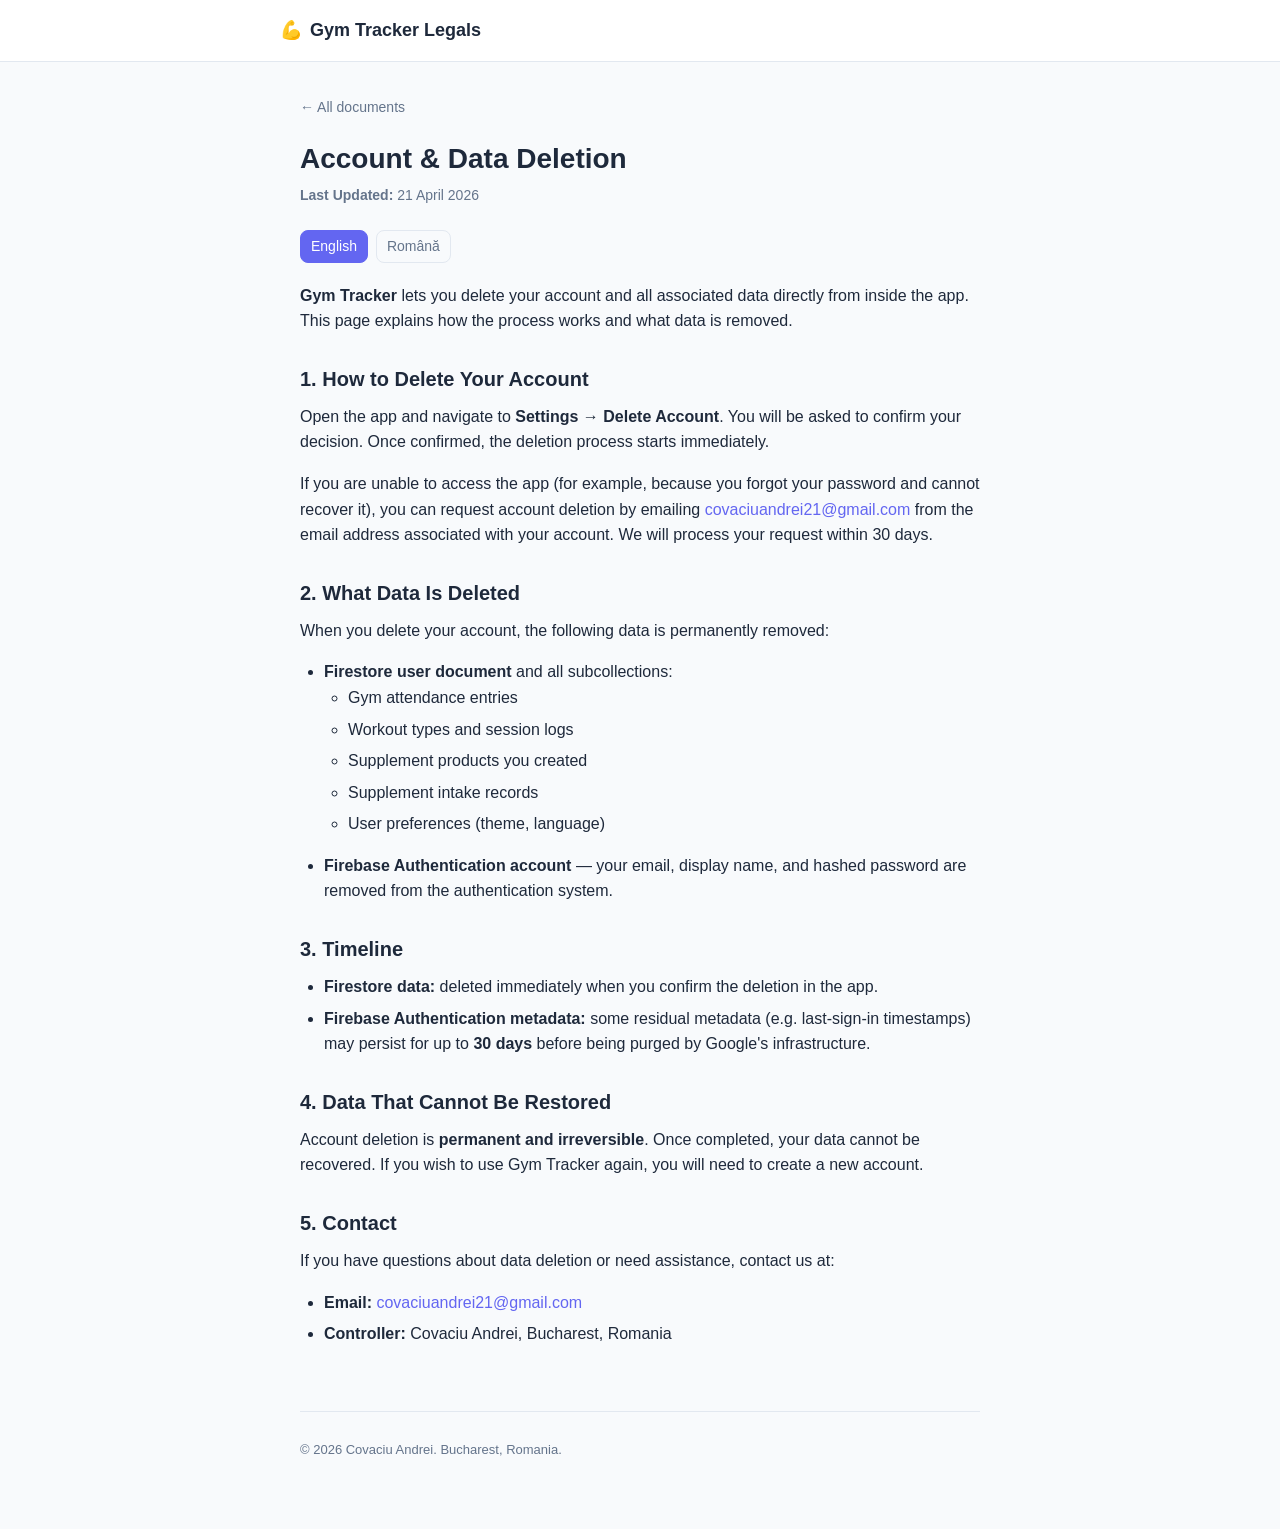
==== legal/deletion.html @ a91cc56d "refactor legals pages" ====
<!doctype html>
<html lang="en">
  <head>
    <meta charset="UTF-8" />
    <meta name="viewport" content="width=device-width, initial-scale=1.0" />
    <meta name="color-scheme" content="light dark" />
    <meta name="robots" content="index, follow" />
    <meta
      name="description"
      content="Account and data deletion information for the Gym Tracker mobile application. Available in English and Romanian."
    />
    <title>Deletion Information — Gym Tracker</title>
    <link rel="stylesheet" href="style.css" />
  </head>
  <body>
    <header class="site-header">
      <a href="index.html" class="brand">
        <span class="brand-accent">💪</span>
        <span>Gym Tracker Legals</span>
      </a>
    </header>

    <main>
      <a class="back-link" href="index.html" data-lang="en">← All documents</a>
      <a class="back-link" href="index.html" data-lang="ro"
        >← Toate documentele</a
      >

      <!-- ═══════════════════════════════════════════════ ENGLISH ═══ -->
      <div data-lang="en">
        <h1>Account &amp; Data Deletion</h1>

        <div class="meta">
          <p><strong>Last Updated:</strong> 21 April 2026</p>
        </div>

        <div class="language-switch">
          <a class="active" href="deletion?lang=en">English</a>
          <a href="deletion?lang=ro">Română</a>
        </div>

        <p>
          <strong>Gym Tracker</strong> lets you delete your account and all
          associated data directly from inside the app. This page explains how
          the process works and what data is removed.
        </p>

        <h2>1. How to Delete Your Account</h2>
        <p>
          Open the app and navigate to
          <strong>Settings → Delete Account</strong>. You will be asked to
          confirm your decision. Once confirmed, the deletion process starts
          immediately.
        </p>
        <p>
          If you are unable to access the app (for example, because you forgot
          your password and cannot recover it), you can request account deletion
          by emailing
          <a href="mailto:covaciuandrei21@gmail.com"
            >covaciuandrei21@gmail.com</a
          >
          from the email address associated with your account. We will process
          your request within 30 days.
        </p>

        <h2>2. What Data Is Deleted</h2>
        <p>
          When you delete your account, the following data is permanently
          removed:
        </p>
        <ul>
          <li>
            <strong>Firestore user document</strong> and all subcollections:
            <ul>
              <li>Gym attendance entries</li>
              <li>Workout types and session logs</li>
              <li>Supplement products you created</li>
              <li>Supplement intake records</li>
              <li>User preferences (theme, language)</li>
            </ul>
          </li>
          <li>
            <strong>Firebase Authentication account</strong> — your email,
            display name, and hashed password are removed from the
            authentication system.
          </li>
        </ul>

        <h2>3. Timeline</h2>
        <ul>
          <li>
            <strong>Firestore data:</strong> deleted immediately when you confirm
            the deletion in the app.
          </li>
          <li>
            <strong>Firebase Authentication metadata:</strong> some residual
            metadata (e.g. last-sign-in timestamps) may persist for up to
            <strong>30 days</strong> before being purged by Google's
            infrastructure.
          </li>
        </ul>

        <h2>4. Data That Cannot Be Restored</h2>
        <p>
          Account deletion is <strong>permanent and irreversible</strong>. Once
          completed, your data cannot be recovered. If you wish to use
          Gym Tracker again, you will need to create a new account.
        </p>

        <h2>5. Contact</h2>
        <p>
          If you have questions about data deletion or need assistance, contact
          us at:
        </p>
        <ul>
          <li>
            <strong>Email:</strong>
            <a href="mailto:covaciuandrei21@gmail.com"
              >covaciuandrei21@gmail.com</a
            >
          </li>
          <li><strong>Controller:</strong> Covaciu Andrei, Bucharest, Romania</li>
        </ul>
      </div>

      <!-- ═══════════════════════════════════════════════ ROMÂNĂ ═══ -->
      <div data-lang="ro">
        <h1>Ștergerea contului și a datelor</h1>

        <div class="meta">
          <p><strong>Ultima actualizare:</strong> 21 aprilie 2026</p>
        </div>

        <div class="language-switch">
          <a href="deletion?lang=en">English</a>
          <a class="active" href="deletion?lang=ro">Română</a>
        </div>

        <p>
          <strong>Gym Tracker</strong> îți permite să îți ștergi contul și toate
          datele asociate direct din aplicație. Această pagină explică modul în
          care funcționează procesul și ce date sunt eliminate.
        </p>

        <h2>1. Cum îți ștergi contul</h2>
        <p>
          Deschide aplicația și navighează la
          <strong>Setări → Ștergere cont</strong>. Vei fi rugat să confirmi
          decizia. Odată confirmat, procesul de ștergere începe imediat.
        </p>
        <p>
          Dacă nu poți accesa aplicația (de exemplu, pentru că ți-ai uitat
          parola și nu o poți recupera), poți solicita ștergerea contului
          trimițând un email la
          <a href="mailto:covaciuandrei21@gmail.com"
            >covaciuandrei21@gmail.com</a
          >
          de pe adresa de email asociată contului tău. Vom procesa cererea ta în
          termen de 30 de zile.
        </p>

        <h2>2. Ce date sunt șterse</h2>
        <p>
          La ștergerea contului, următoarele date sunt eliminate permanent:
        </p>
        <ul>
          <li>
            <strong>Documentul utilizatorului din Firestore</strong> și toate
            subcolecțiile:
            <ul>
              <li>Înregistrările de prezență la sală</li>
              <li>Tipurile de antrenament și sesiunile înregistrate</li>
              <li>Produsele de suplimente create de tine</li>
              <li>Înregistrările de aport de suplimente</li>
              <li>Preferințele utilizatorului (temă, limbă)</li>
            </ul>
          </li>
          <li>
            <strong>Contul Firebase Authentication</strong> — adresa de email,
            numele afișat și parola (hash) sunt eliminate din sistemul de
            autentificare.
          </li>
        </ul>

        <h2>3. Interval de timp</h2>
        <ul>
          <li>
            <strong>Datele din Firestore:</strong> sunt șterse imediat când
            confirmi ștergerea în aplicație.
          </li>
          <li>
            <strong>Metadatele Firebase Authentication:</strong> unele metadate
            reziduale (de ex. timestamp-ul ultimei autentificări) pot persista
            până la <strong>30 de zile</strong> înainte de a fi șterse de
            infrastructura Google.
          </li>
        </ul>

        <h2>4. Datele nu pot fi restaurate</h2>
        <p>
          Ștergerea contului este <strong>permanentă și ireversibilă</strong>.
          Odată finalizată, datele nu mai pot fi recuperate. Dacă dorești să
          folosești din nou Gym Tracker, va trebui să creezi un cont nou.
        </p>

        <h2>5. Contact</h2>
        <p>
          Dacă ai întrebări despre ștergerea datelor sau ai nevoie de asistență,
          contactează-ne la:
        </p>
        <ul>
          <li>
            <strong>Email:</strong>
            <a href="mailto:covaciuandrei21@gmail.com"
              >covaciuandrei21@gmail.com</a
            >
          </li>
          <li><strong>Operator:</strong> Covaciu Andrei, București, România</li>
        </ul>
      </div>

      <footer>
        <p data-lang="en">© 2026 Covaciu Andrei. Bucharest, Romania.</p>
        <p data-lang="ro">© 2026 Covaciu Andrei. București, România.</p>
      </footer>
    </main>

    <script>
      (function () {
        var lang =
          new URLSearchParams(window.location.search).get("lang") || "en";
        if (lang !== "en" && lang !== "ro") lang = "en";
        document.documentElement.lang = lang;
        var blocks = document.querySelectorAll("[data-lang]");
        for (var i = 0; i < blocks.length; i++) {
          blocks[i].classList.toggle(
            "lang-hidden",
            blocks[i].getAttribute("data-lang") !== lang,
          );
        }
      })();
    </script>
  </body>
</html>
---- legal/style.css ----
:root {
  --primary: #6366f1;
  --primary-dark: #4f46e5;
  --bg: #f8fafc;
  --surface: #ffffff;
  --text: #1e293b;
  --text-muted: #64748b;
  --border: #e2e8f0;
  --code-bg: #f1f5f9;
}

@media (prefers-color-scheme: dark) {
  :root {
    --bg: #0f172a;
    --surface: #1e293b;
    --text: #f1f5f9;
    --text-muted: #94a3b8;
    --border: #334155;
    --code-bg: #334155;
  }
}

* {
  box-sizing: border-box;
}

html {
  -webkit-text-size-adjust: 100%;
}

body {
  margin: 0;
  padding: 0;
  font-family: -apple-system, BlinkMacSystemFont, "Segoe UI", Roboto, Oxygen,
    Ubuntu, Cantarell, "Helvetica Neue", sans-serif;
  font-size: 16px;
  line-height: 1.6;
  color: var(--text);
  background-color: var(--bg);
  -webkit-font-smoothing: antialiased;
  -moz-osx-font-smoothing: grayscale;
}

main {
  max-width: 720px;
  margin: 0 auto;
  padding: 32px 20px 64px;
}

header.site-header {
  padding: 16px 20px;
  border-bottom: 1px solid var(--border);
  background-color: var(--surface);
}

header.site-header .brand {
  max-width: 720px;
  margin: 0 auto;
  font-weight: 700;
  font-size: 18px;
  color: var(--text);
  text-decoration: none;
  display: flex;
  align-items: center;
  gap: 8px;
}

header.site-header .brand-accent {
  color: var(--primary);
}

h1 {
  font-size: 28px;
  font-weight: 700;
  margin: 0 0 8px;
  color: var(--text);
  line-height: 1.2;
}

h2 {
  font-size: 20px;
  font-weight: 600;
  margin: 32px 0 12px;
  color: var(--text);
  line-height: 1.3;
}

h3 {
  font-size: 17px;
  font-weight: 600;
  margin: 20px 0 8px;
  color: var(--text);
}

p {
  margin: 0 0 16px;
}

ul,
ol {
  margin: 0 0 16px;
  padding-left: 24px;
}

li {
  margin-bottom: 6px;
}

a {
  color: var(--primary);
  text-decoration: none;
}

a:hover,
a:focus {
  color: var(--primary-dark);
  text-decoration: underline;
}

strong {
  font-weight: 600;
}

.meta {
  color: var(--text-muted);
  font-size: 14px;
  margin-bottom: 24px;
}

.meta p {
  margin: 2px 0;
}

.language-switch {
  display: inline-flex;
  gap: 8px;
  margin-bottom: 20px;
  font-size: 14px;
}

.language-switch a {
  padding: 4px 10px;
  border: 1px solid var(--border);
  border-radius: 8px;
  color: var(--text-muted);
}

.language-switch a.active {
  background-color: var(--primary);
  color: #ffffff;
  border-color: var(--primary);
}

.language-switch a:hover:not(.active) {
  color: var(--primary);
  border-color: var(--primary);
  text-decoration: none;
}

/* Bilingual toggle: hide inactive language blocks */
.lang-hidden {
  display: none !important;
}

.back-link {
  display: inline-block;
  margin-bottom: 24px;
  font-size: 14px;
  color: var(--text-muted);
}

.back-link:hover {
  color: var(--primary);
}

table {
  width: 100%;
  border-collapse: collapse;
  margin: 0 0 16px;
  font-size: 14px;
  overflow-x: auto;
  display: block;
}

@media (min-width: 520px) {
  table {
    display: table;
  }
}

th,
td {
  border: 1px solid var(--border);
  padding: 8px 12px;
  text-align: left;
  vertical-align: top;
}

th {
  background-color: var(--code-bg);
  font-weight: 600;
}

hr {
  border: 0;
  border-top: 1px solid var(--border);
  margin: 32px 0;
}

footer {
  margin-top: 64px;
  padding-top: 24px;
  border-top: 1px solid var(--border);
  font-size: 13px;
  color: var(--text-muted);
}

footer p {
  margin: 4px 0;
}

/* Landing page card grid */
.card-grid {
  display: grid;
  gap: 16px;
  margin: 24px 0;
}

@media (min-width: 520px) {
  .card-grid {
    grid-template-columns: 1fr 1fr;
  }
}

@media (min-width: 720px) {
  .card-grid--three {
    grid-template-columns: 1fr 1fr 1fr;
  }
}

.card {
  display: block;
  padding: 20px;
  background-color: var(--surface);
  border: 1px solid var(--border);
  border-radius: 16px;
  color: var(--text);
  text-decoration: none;
  transition: border-color 0.15s ease, transform 0.15s ease;
}

.card:hover {
  border-color: var(--primary);
  transform: translateY(-2px);
  text-decoration: none;
}

.card h3 {
  margin: 0 0 4px;
  color: var(--primary);
  font-size: 16px;
}

.card p {
  margin: 0;
  font-size: 14px;
  color: var(--text-muted);
}
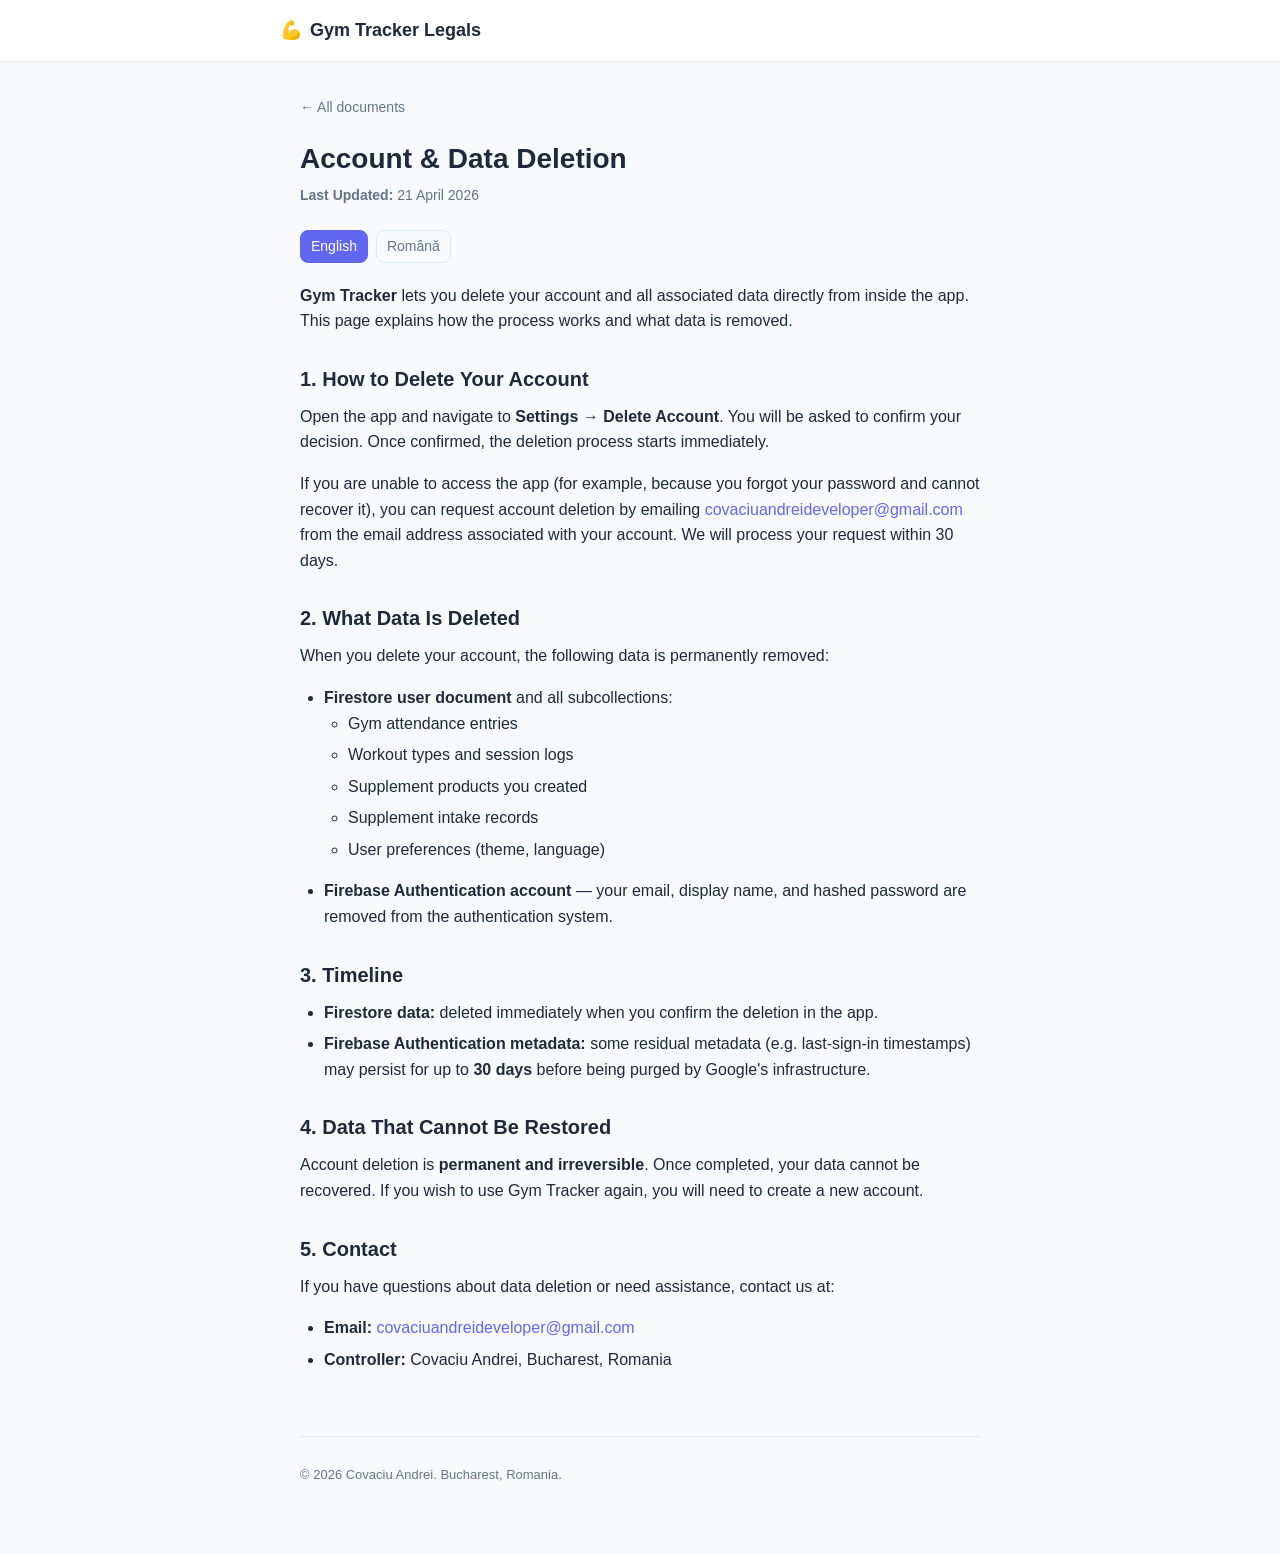
==== commit a5384275: "update email" ====
--- a/legal/deletion.html
+++ b/legal/deletion.html
@@ -56,8 +56,8 @@
           If you are unable to access the app (for example, because you forgot
           your password and cannot recover it), you can request account deletion
           by emailing
-          <a href="mailto:covaciuandrei21@gmail.com"
-            >covaciuandrei21@gmail.com</a
+          <a href="mailto:covaciuandreideveloper@gmail.com"
+            >covaciuandreideveloper@gmail.com</a
           >
           from the email address associated with your account. We will process
           your request within 30 days.
@@ -115,8 +115,8 @@
         <ul>
           <li>
             <strong>Email:</strong>
-            <a href="mailto:covaciuandrei21@gmail.com"
-              >covaciuandrei21@gmail.com</a
+            <a href="mailto:covaciuandreideveloper@gmail.com"
+              >covaciuandreideveloper@gmail.com</a
             >
           </li>
           <li><strong>Controller:</strong> Covaciu Andrei, Bucharest, Romania</li>
@@ -152,8 +152,8 @@
           Dacă nu poți accesa aplicația (de exemplu, pentru că ți-ai uitat
           parola și nu o poți recupera), poți solicita ștergerea contului
           trimițând un email la
-          <a href="mailto:covaciuandrei21@gmail.com"
-            >covaciuandrei21@gmail.com</a
+          <a href="mailto:covaciuandreideveloper@gmail.com"
+            >covaciuandreideveloper@gmail.com</a
           >
           de pe adresa de email asociată contului tău. Vom procesa cererea ta în
           termen de 30 de zile.
@@ -211,8 +211,8 @@
         <ul>
           <li>
             <strong>Email:</strong>
-            <a href="mailto:covaciuandrei21@gmail.com"
-              >covaciuandrei21@gmail.com</a
+            <a href="mailto:covaciuandreideveloper@gmail.com"
+              >covaciuandreideveloper@gmail.com</a
             >
           </li>
           <li><strong>Operator:</strong> Covaciu Andrei, București, România</li>
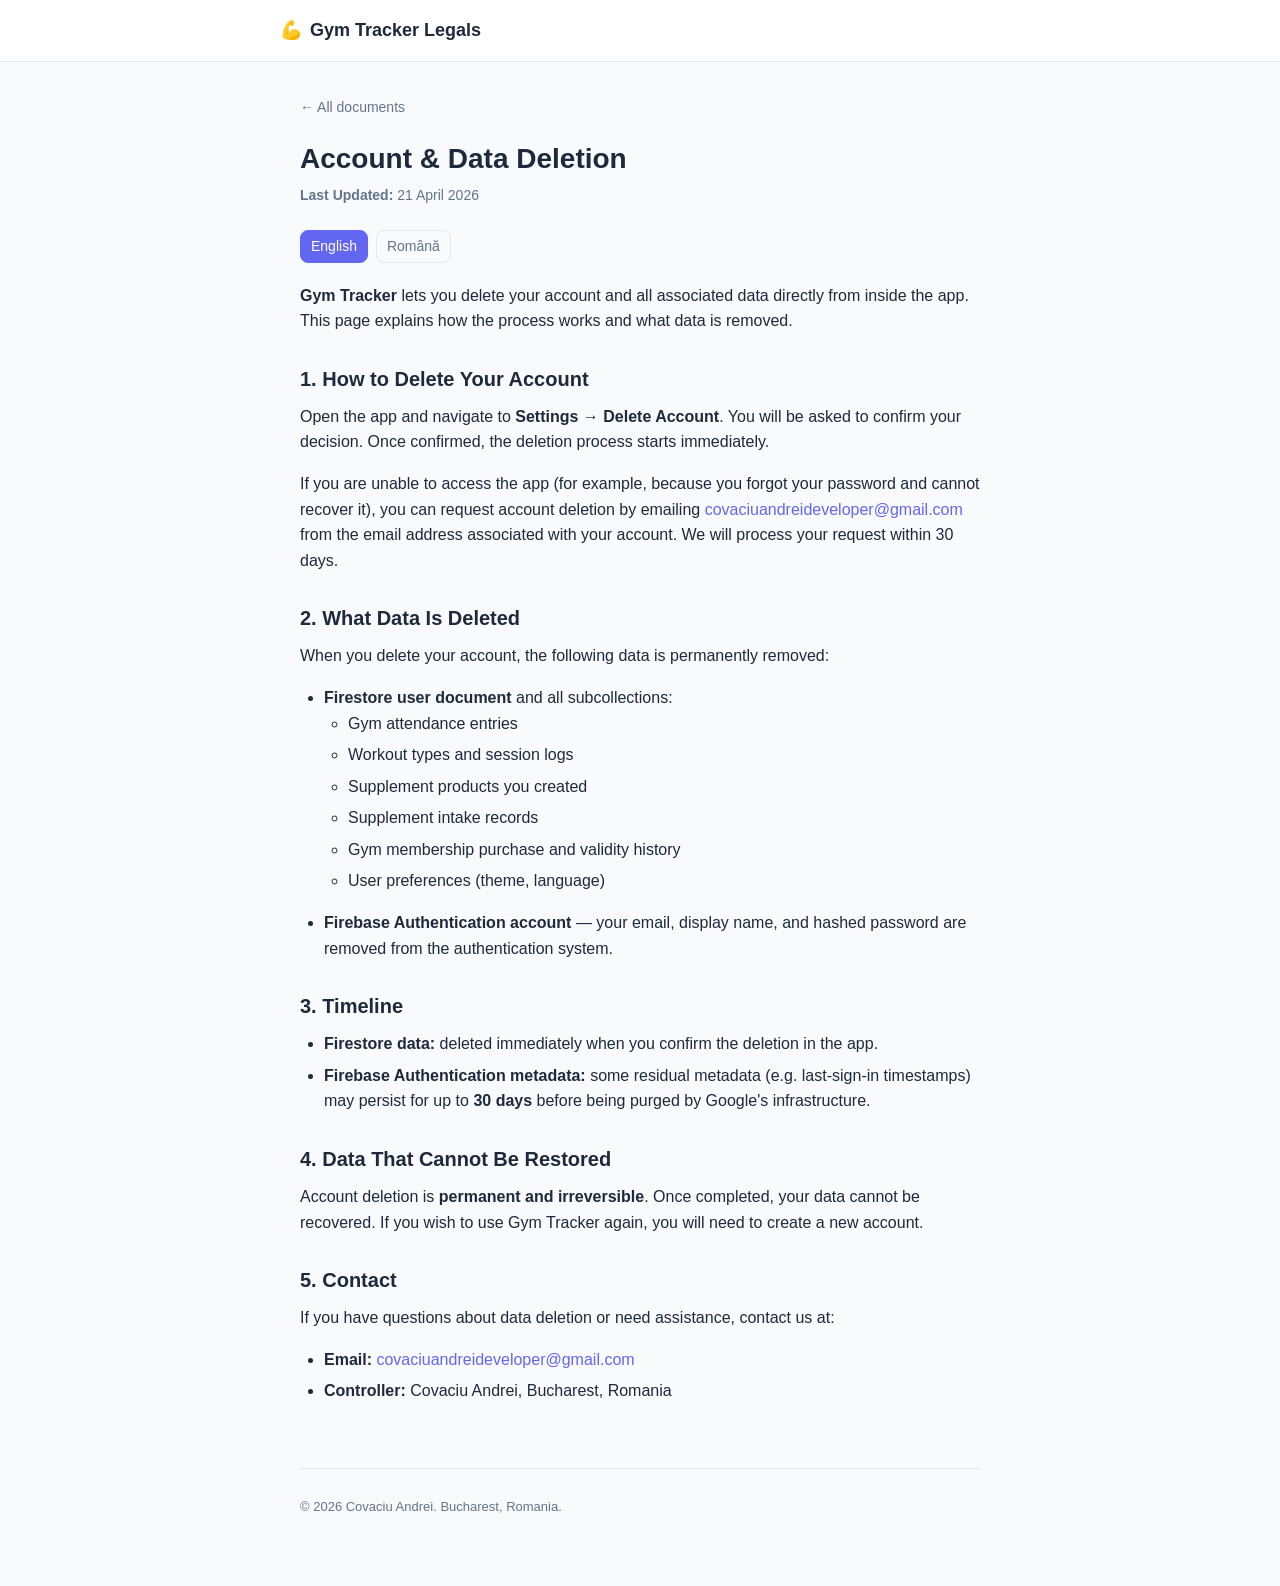
==== commit c7f20d01: "add membership track feature" ====
--- a/legal/deletion.html
+++ b/legal/deletion.html
@@ -76,6 +76,7 @@
               <li>Workout types and session logs</li>
               <li>Supplement products you created</li>
               <li>Supplement intake records</li>
+              <li>Gym membership purchase and validity history</li>
               <li>User preferences (theme, language)</li>
             </ul>
           </li>
@@ -172,6 +173,7 @@
               <li>Tipurile de antrenament și sesiunile înregistrate</li>
               <li>Produsele de suplimente create de tine</li>
               <li>Înregistrările de aport de suplimente</li>
+              <li>Istoricul plăților și valabilității abonamentelor la sală</li>
               <li>Preferințele utilizatorului (temă, limbă)</li>
             </ul>
           </li>
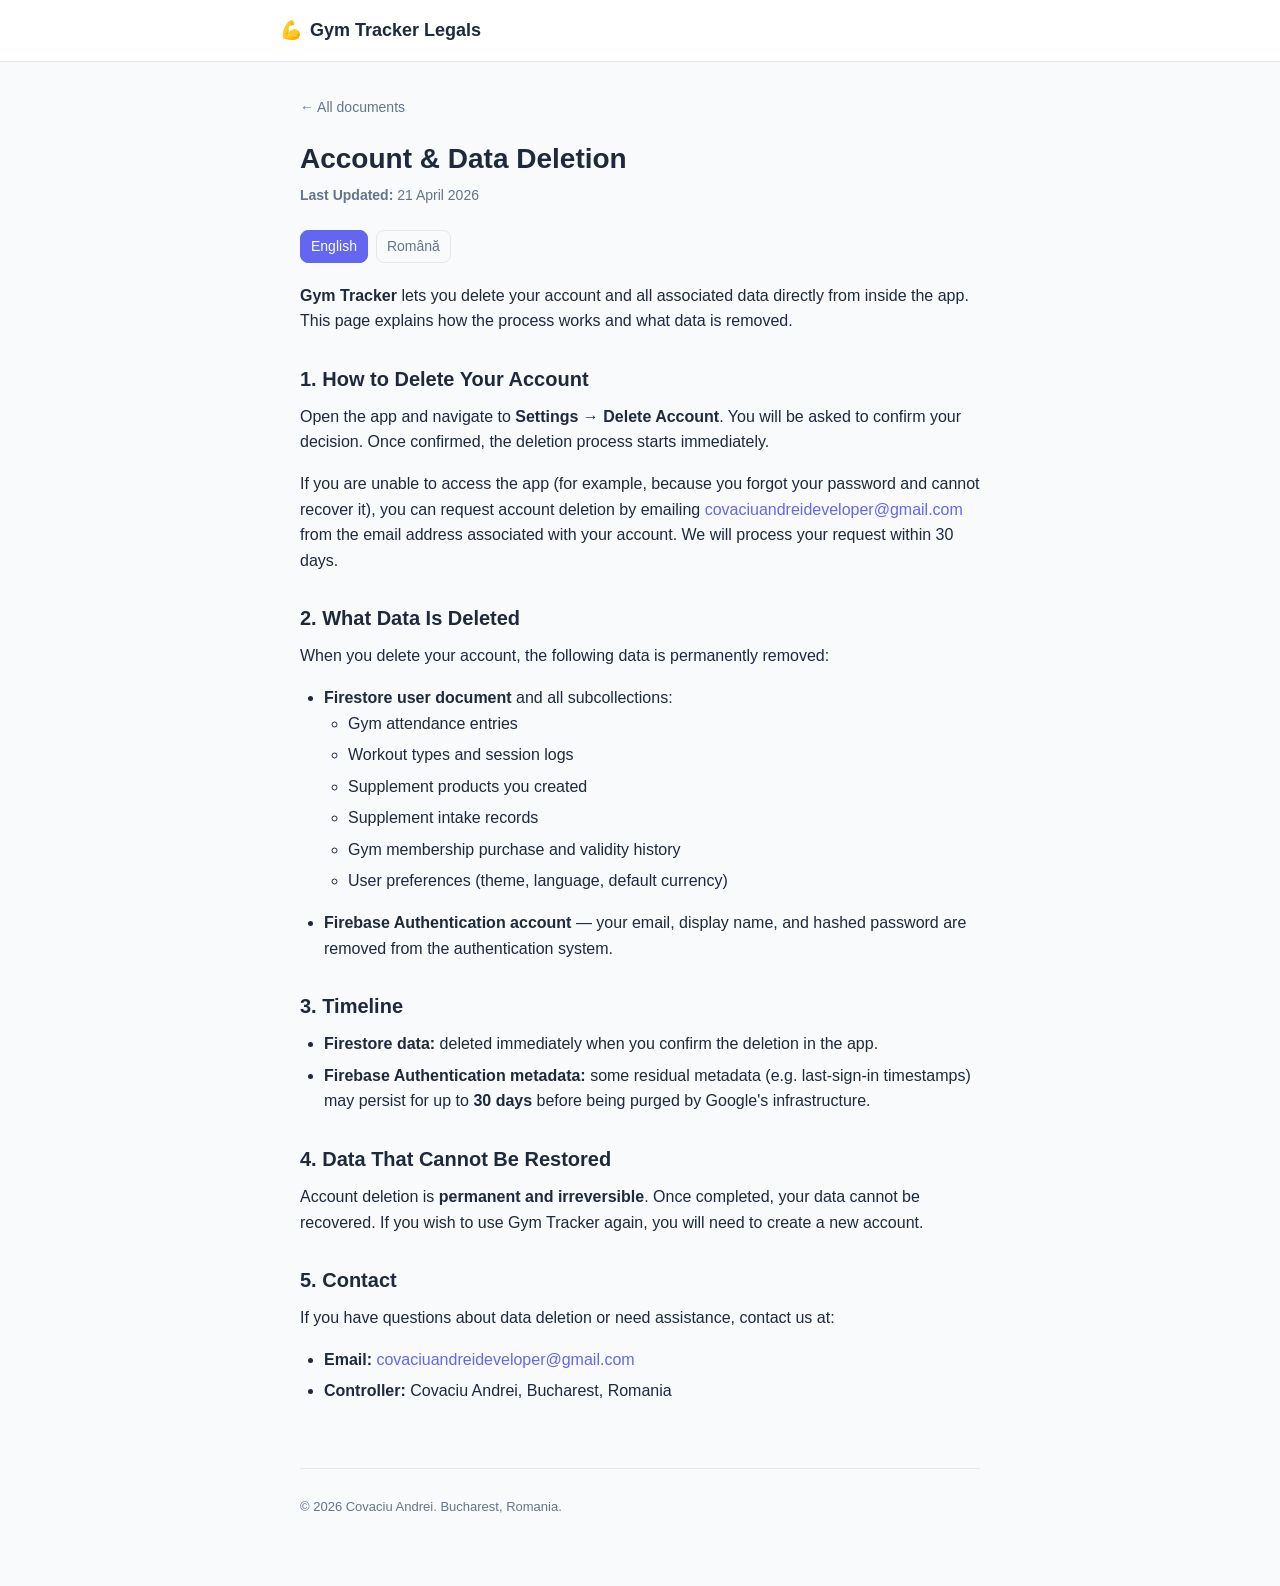
==== commit e4711094: "feat: add account default currency" ====
--- a/legal/deletion.html
+++ b/legal/deletion.html
@@ -77,7 +77,7 @@
               <li>Supplement products you created</li>
               <li>Supplement intake records</li>
               <li>Gym membership purchase and validity history</li>
-              <li>User preferences (theme, language)</li>
+              <li>User preferences (theme, language, default currency)</li>
             </ul>
           </li>
           <li>
@@ -90,8 +90,8 @@
         <h2>3. Timeline</h2>
         <ul>
           <li>
-            <strong>Firestore data:</strong> deleted immediately when you confirm
-            the deletion in the app.
+            <strong>Firestore data:</strong> deleted immediately when you
+            confirm the deletion in the app.
           </li>
           <li>
             <strong>Firebase Authentication metadata:</strong> some residual
@@ -104,8 +104,8 @@
         <h2>4. Data That Cannot Be Restored</h2>
         <p>
           Account deletion is <strong>permanent and irreversible</strong>. Once
-          completed, your data cannot be recovered. If you wish to use
-          Gym Tracker again, you will need to create a new account.
+          completed, your data cannot be recovered. If you wish to use Gym
+          Tracker again, you will need to create a new account.
         </p>
 
         <h2>5. Contact</h2>
@@ -120,7 +120,9 @@
               >covaciuandreideveloper@gmail.com</a
             >
           </li>
-          <li><strong>Controller:</strong> Covaciu Andrei, Bucharest, Romania</li>
+          <li>
+            <strong>Controller:</strong> Covaciu Andrei, Bucharest, Romania
+          </li>
         </ul>
       </div>
 
@@ -161,9 +163,7 @@
         </p>
 
         <h2>2. Ce date sunt șterse</h2>
-        <p>
-          La ștergerea contului, următoarele date sunt eliminate permanent:
-        </p>
+        <p>La ștergerea contului, următoarele date sunt eliminate permanent:</p>
         <ul>
           <li>
             <strong>Documentul utilizatorului din Firestore</strong> și toate
@@ -174,7 +174,9 @@
               <li>Produsele de suplimente create de tine</li>
               <li>Înregistrările de aport de suplimente</li>
               <li>Istoricul plăților și valabilității abonamentelor la sală</li>
-              <li>Preferințele utilizatorului (temă, limbă)</li>
+              <li>
+                Preferințele utilizatorului (temă, limbă, monedă implicită)
+              </li>
             </ul>
           </li>
           <li>
